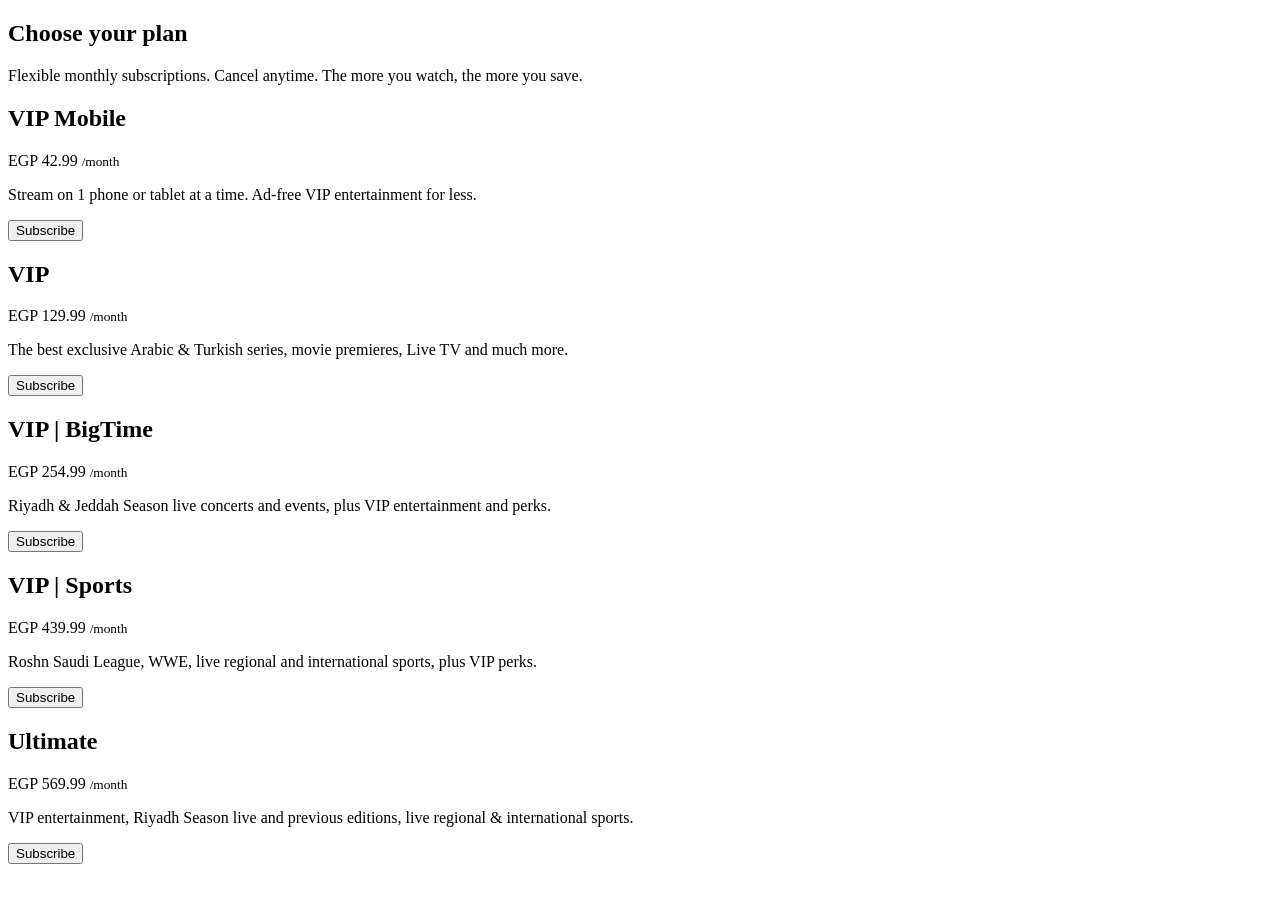
==== subscribe.html @ 488ceac4 "Add files via upload" ====
<!doctype html>
<html lang="en">
<head>
  <meta charset="utf-8">
  <meta name="viewport" content="width=device-width, initial-scale=1">
  <title>Subscribe — PopCorn Palace</title>
  <meta name="description" content="Flexible monthly subscriptions. Cancel anytime. Choose the PopCorn Palace plan that fits you.">
  <meta name="theme-color" content="#120710">
  <link rel="icon" href="data:image/svg+xml,%3Csvg xmlns='http://www.w3.org/2000/svg' viewBox='0 0 100 100'%3E%3Ctext y='.9em' font-size='90'%3E🍿%3C/text%3E%3C/svg%3E">
  <link rel="stylesheet" href="css/base.css">
  <link rel="stylesheet" href="css/layout.css">
  <link rel="stylesheet" href="css/components.css">
  <link rel="stylesheet" href="css/subscribe.css">
</head>
<body data-page="subscribe">
  <main id="main">
    <section class="hero">
      <h1>Choose your plan</h1>
      <p>Flexible monthly subscriptions. Cancel anytime. The more you watch, the more you save.</p>
    </section>

    <div class="plans">
      <article class="plan">
        <h2 class="pname">VIP Mobile</h2>
        <div class="price">EGP 42.99 <small>/month</small></div>
        <p class="blurb">Stream on 1 phone or tablet at a time. Ad-free VIP entertainment for less.</p>
        <button type="button" aria-pressed="false">Subscribe</button>
      </article>
      <article class="plan popular">
        <h2 class="pname">VIP</h2>
        <div class="price">EGP 129.99 <small>/month</small></div>
        <p class="blurb">The best exclusive Arabic &amp; Turkish series, movie premieres, Live TV and much more.</p>
        <button type="button" aria-pressed="false">Subscribe</button>
      </article>
      <article class="plan">
        <h2 class="pname">VIP | BigTime</h2>
        <div class="price">EGP 254.99 <small>/month</small></div>
        <p class="blurb">Riyadh &amp; Jeddah Season live concerts and events, plus VIP entertainment and perks.</p>
        <button type="button" aria-pressed="false">Subscribe</button>
      </article>
      <article class="plan">
        <h2 class="pname">VIP | Sports</h2>
        <div class="price">EGP 439.99 <small>/month</small></div>
        <p class="blurb">Roshn Saudi League, WWE, live regional and international sports, plus VIP perks.</p>
        <button type="button" aria-pressed="false">Subscribe</button>
      </article>
      <article class="plan">
        <h2 class="pname">Ultimate</h2>
        <div class="price">EGP 569.99 <small>/month</small></div>
        <p class="blurb">VIP entertainment, Riyadh Season live and previous editions, live regional &amp; international sports.</p>
        <button type="button" aria-pressed="false">Subscribe</button>
      </article>
    </div>
  </main>

  <script src="js/data.js"></script>
  <script src="js/layout.js"></script>
  <script src="js/subscribe.js"></script>
</body>
</html>
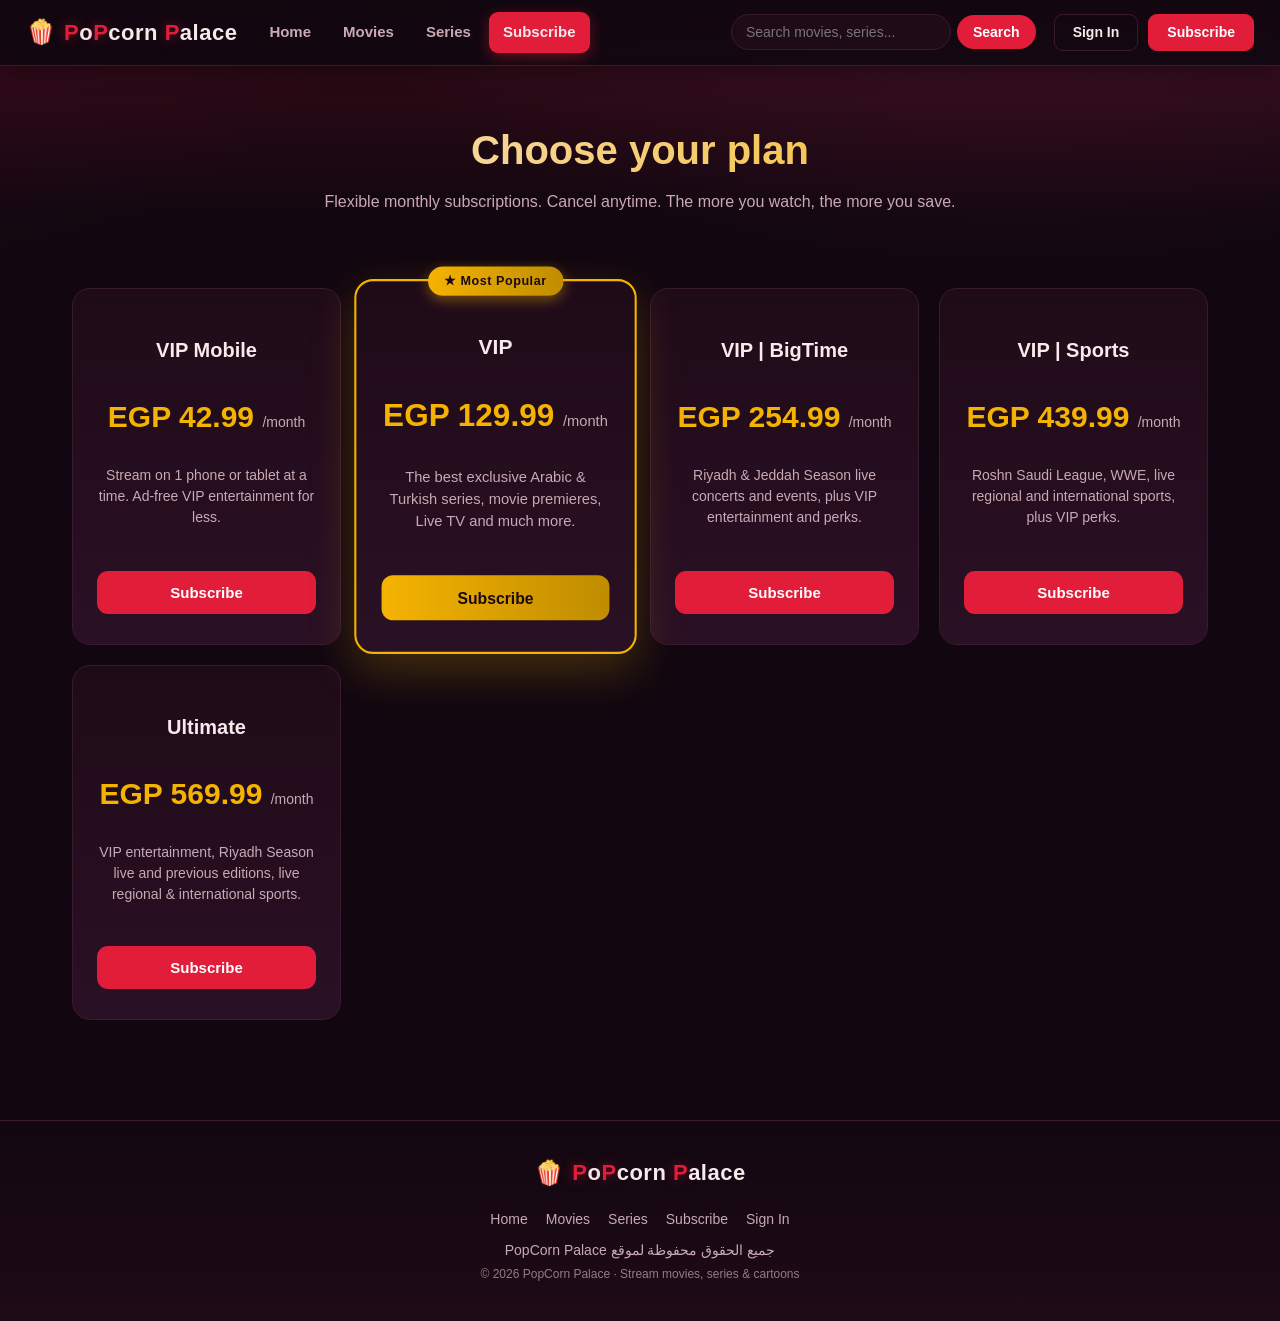
==== commit 5f382b18: "Add files via upload" ====
--- a/subscribe.html
+++ b/subscribe.html
@@ -54,7 +54,9 @@
   </main>
 
   <script src="js/data.js"></script>
+  <script src="js/posters-local.js"></script>
   <script src="js/layout.js"></script>
+  <script src="js/posters.js"></script>
   <script src="js/subscribe.js"></script>
 </body>
 </html>
--- a/css/base.css
+++ b/css/base.css
@@ -0,0 +1,73 @@
+/* ==========================================================
+   base.css — design tokens, reset, typography, utilities
+   ========================================================== */
+:root {
+  --bg: #120710;
+  --bg2: #1a0a16;
+  --surface: #1f0b18;
+  --surface2: #2a1024;
+  --primary: #e11d3a;
+  --primary-dark: #a30f25;
+  --accent: #f5b301;
+  --accent-dark: #c08d00;
+  --text: #f7e9ec;
+  --muted: #c9a9b4;
+  --border: #3a1a2e;
+  --shadow: 0 10px 30px rgba(0, 0, 0, .45);
+  --radius: 12px;
+  --maxw: 1280px;
+  --header-h: 64px;
+}
+
+*, *::before, *::after { box-sizing: border-box; }
+
+html { scroll-behavior: smooth; -webkit-text-size-adjust: 100%; }
+html, body { margin: 0; padding: 0; }
+
+body {
+  font-family: "Segoe UI", Tahoma, "Helvetica Neue", Arial, "Noto Sans", sans-serif;
+  background:
+    radial-gradient(1200px 600px at 80% -10%, #2a0f22 0%, transparent 60%),
+    radial-gradient(900px 500px at -10% 0%, #1c0816 0%, transparent 55%),
+    var(--bg);
+  background-attachment: fixed;
+  color: var(--text);
+  min-height: 100vh;
+  line-height: 1.5;
+  display: flex;
+  flex-direction: column;
+}
+main { flex: 1; }
+
+a { color: inherit; text-decoration: none; }
+img { max-width: 100%; display: block; }
+button { font-family: inherit; }
+
+/* Keyboard focus — visible everywhere */
+:focus-visible {
+  outline: 2px solid var(--accent);
+  outline-offset: 2px;
+  border-radius: 6px;
+}
+
+/* Skip link for keyboard / screen-reader users */
+.skip-link {
+  position: absolute; left: 12px; top: -60px; z-index: 200;
+  background: var(--accent); color: #1a0a16; font-weight: 800;
+  padding: 10px 16px; border-radius: 8px; transition: top .2s;
+}
+.skip-link:focus { top: 12px; }
+
+.visually-hidden {
+  position: absolute !important; width: 1px; height: 1px; overflow: hidden;
+  clip: rect(0 0 0 0); white-space: nowrap;
+}
+
+/* Respect users who prefer less motion */
+@media (prefers-reduced-motion: reduce) {
+  *, *::before, *::after {
+    animation-duration: .01ms !important;
+    transition-duration: .01ms !important;
+    scroll-behavior: auto !important;
+  }
+}
--- a/css/layout.css
+++ b/css/layout.css
@@ -0,0 +1,97 @@
+/* ==========================================================
+   layout.css — header, navigation, hero, sections, footer
+   ========================================================== */
+
+/* ---------- Header ---------- */
+.nav {
+  position: sticky; top: 0; z-index: 50;
+  display: flex; align-items: center; gap: 18px; flex-wrap: wrap;
+  padding: 12px 26px;
+  background: linear-gradient(180deg, rgba(18, 7, 16, .97), rgba(18, 7, 16, .85));
+  backdrop-filter: blur(8px);
+  border-bottom: 1px solid var(--border);
+  box-shadow: 0 4px 22px rgba(0, 0, 0, .4);
+}
+
+.brand-link { display: flex; align-items: center; gap: 8px; }
+.brand {
+  font-size: 22px; font-weight: 800; letter-spacing: .5px; white-space: nowrap;
+}
+.brand .r { color: var(--primary); text-shadow: 0 0 12px rgba(225, 29, 58, .5); }
+.brand-link .pop { font-size: 24px; }
+
+.nav-links { display: flex; gap: 4px; flex-wrap: wrap; }
+.nav-links a {
+  padding: 9px 14px; border-radius: 9px; font-size: 15px; font-weight: 600;
+  color: var(--muted); transition: .2s;
+}
+.nav-links a:hover { color: var(--text); background: var(--surface); }
+.nav-links a.is-active {
+  color: var(--text); background: var(--primary);
+  box-shadow: 0 4px 14px rgba(225, 29, 58, .4);
+}
+
+.nav-right { display: flex; align-items: center; gap: 10px; }
+
+/* Hamburger (mobile only) */
+.nav-toggle {
+  display: none; margin-left: auto;
+  background: var(--surface); border: 1px solid var(--border); color: var(--text);
+  width: 42px; height: 42px; border-radius: 10px; font-size: 20px; cursor: pointer;
+}
+
+/* ---------- Hero ---------- */
+.hero {
+  padding: 54px 26px 38px; text-align: center;
+  background: linear-gradient(180deg, rgba(225, 29, 58, .12), transparent 80%);
+}
+.hero h1 {
+  font-size: clamp(28px, 5vw, 40px); margin: 0 0 10px; font-weight: 800;
+  background: linear-gradient(90deg, var(--text), var(--accent));
+  -webkit-background-clip: text; background-clip: text; color: transparent;
+}
+.hero p { color: var(--muted); max-width: 680px; margin: 0 auto; font-size: 16px; }
+.hero-actions { display: flex; gap: 12px; justify-content: center; flex-wrap: wrap; margin-top: 22px; }
+
+/* ---------- Sections ---------- */
+.section { max-width: var(--maxw); margin: 0 auto; padding: 8px 22px 6px; }
+.section-title {
+  font-size: 24px; font-weight: 800; color: var(--text);
+  display: flex; align-items: center; gap: 12px;
+  margin: 30px 0 16px; padding-left: 14px;
+  border-left: 5px solid var(--primary);
+}
+.section-title::after {
+  content: ""; flex: 1; height: 2px;
+  background: linear-gradient(90deg, var(--accent), transparent);
+}
+.section-title .see-all {
+  order: 2; font-size: 13px; font-weight: 700; color: var(--accent);
+  white-space: nowrap; order: 3;
+}
+.section-title .see-all:hover { text-decoration: underline; }
+
+/* ---------- Footer ---------- */
+.footer {
+  margin-top: 40px; padding: 34px 26px; text-align: center;
+  background: linear-gradient(180deg, transparent, rgba(31, 11, 24, .9));
+  border-top: 1px solid var(--border);
+}
+.footer .brand-link { justify-content: center; margin-bottom: 8px; display: inline-flex; }
+.footer-links { display: flex; gap: 18px; justify-content: center; flex-wrap: wrap; margin: 10px 0; }
+.footer-links a { color: var(--muted); font-size: 14px; }
+.footer-links a:hover { color: var(--accent); }
+.footer p { margin: 4px 0; color: var(--muted); font-size: 14px; }
+.footer p.ar { direction: rtl; }
+.footer .muted { font-size: 12px; opacity: .7; }
+
+/* ---------- Responsive ---------- */
+@media (max-width: 860px) {
+  .nav { padding: 10px 16px; gap: 10px; }
+  .nav-toggle { display: inline-flex; align-items: center; justify-content: center; }
+  .nav-links, .nav-right { display: none; width: 100%; }
+  .nav.open .nav-links { display: flex; flex-direction: column; }
+  .nav.open .nav-right { display: flex; }
+  .nav-search { order: 3; width: 100%; margin-left: 0; }
+  .hero { padding: 38px 18px 26px; }
+}
--- a/css/components.css
+++ b/css/components.css
@@ -0,0 +1,117 @@
+/* ==========================================================
+   components.css — buttons, cards, grid, search, chips, toast
+   ========================================================== */
+
+/* ---------- Buttons ---------- */
+.btn-ghost, .btn-primary {
+  display: inline-flex; align-items: center; justify-content: center; gap: 6px;
+  padding: 9px 18px; border-radius: 9px; font-weight: 700; font-size: 14px;
+  cursor: pointer; transition: .2s; line-height: 1.2;
+}
+.btn-ghost { border: 1px solid var(--border); color: var(--text); background: transparent; font-weight: 600; }
+.btn-ghost:hover { border-color: var(--accent); color: var(--accent); }
+.btn-primary { background: var(--primary); color: #fff; border: 1px solid var(--primary); }
+.btn-primary:hover { background: var(--primary-dark); box-shadow: 0 4px 14px rgba(225, 29, 58, .45); }
+.btn-ghost.is-on { border-color: var(--accent); color: var(--accent); }
+
+/* ---------- Nav search + live dropdown ---------- */
+.nav-search { position: relative; display: flex; align-items: center; gap: 6px; margin-left: auto; }
+.nav-search input {
+  background: var(--surface); border: 1px solid var(--border); color: var(--text);
+  padding: 9px 14px; border-radius: 24px; width: 220px; font-size: 14px; outline: none;
+}
+.nav-search input:focus { border-color: var(--primary); }
+.nav-search button {
+  background: var(--primary); color: #fff; border: none; cursor: pointer;
+  padding: 9px 16px; border-radius: 24px; font-weight: 700; font-size: 14px; transition: .2s;
+}
+.nav-search button:hover { background: var(--primary-dark); }
+@media (max-width: 860px) { .nav-search input { flex: 1; width: auto; } }
+
+.search-dropdown {
+  position: absolute; top: calc(100% + 8px); right: 0; width: 360px; max-width: 92vw;
+  max-height: 60vh; overflow-y: auto;
+  background: var(--surface); border: 1px solid var(--border); border-radius: 14px;
+  box-shadow: var(--shadow); z-index: 80; padding: 6px;
+}
+.search-dropdown[hidden] { display: none; }
+.sr-item { display: flex; gap: 11px; align-items: center; padding: 8px; border-radius: 10px; transition: background .15s; }
+.sr-item:hover, .sr-item.kb-focus { background: var(--surface2); }
+.sr-item img, .sr-item .ph {
+  width: 72px; height: 40px; border-radius: 5px; flex-shrink: 0; object-fit: contain;
+  background: var(--surface2);
+}
+.sr-item .ph { display: flex; align-items: center; justify-content: center; font-size: 18px; border: 1px solid var(--border); }
+.sr-item .t { font-size: 13px; font-weight: 700; line-height: 1.25; }
+.sr-item .s { font-size: 11px; color: var(--muted); margin-top: 2px; }
+.sr-empty { padding: 18px 14px; text-align: center; color: var(--muted); font-size: 13px; }
+.sr-empty a { color: var(--accent); font-weight: 700; }
+
+/* ---------- Filter chips ---------- */
+.chips { display: flex; flex-wrap: wrap; gap: 10px; justify-content: center; max-width: var(--maxw); margin: 0 auto; padding: 4px 22px 0; }
+.chip {
+  background: var(--surface); border: 1px solid var(--border); color: var(--muted);
+  padding: 8px 18px; border-radius: 22px; font-size: 14px; font-weight: 700; cursor: pointer; transition: .2s;
+}
+.chip:hover { color: var(--text); border-color: var(--accent); }
+.chip[aria-pressed="true"] { background: var(--primary); border-color: var(--primary); color: #fff; box-shadow: 0 4px 14px rgba(225, 29, 58, .35); }
+
+/* ---------- Poster grid + cards ---------- */
+.grid { display: grid; gap: 18px; padding: 0 0 26px; grid-template-columns: repeat(auto-fill, minmax(260px, 1fr)); }
+@media (max-width: 600px) { .grid { grid-template-columns: 1fr; gap: 16px; } }
+
+.card {
+  display: block; background: var(--surface); border: 1px solid var(--border);
+  border-radius: var(--radius); overflow: hidden;
+  transition: transform .25s ease, box-shadow .25s ease, border-color .25s ease;
+}
+.card:hover, .card:focus-visible {
+  transform: translateY(-6px) scale(1.025); border-color: var(--accent);
+  box-shadow: 0 14px 34px rgba(225, 29, 58, .35);
+}
+/* Landscape 16:9 frame. The full image is always visible (contain);
+   a blurred, dimmed copy fills any empty space so it never looks boxed-in. */
+.poster-wrap, .hero-art { position: relative; overflow: hidden; aspect-ratio: 16 / 9; background: var(--surface2); isolation: isolate; }
+.poster-bg {
+  position: absolute; inset: -12%; width: 124%; height: 124%; object-fit: cover; z-index: 0;
+  filter: blur(18px) brightness(.55) saturate(1.2);
+}
+.poster-wrap .poster, .hero-art .poster {
+  position: relative; z-index: 1; width: 100%; height: 100%; object-fit: contain;
+  filter: drop-shadow(0 6px 18px rgba(0, 0, 0, .55));
+}
+.card .badge {
+  position: absolute; top: 8px; left: 8px;
+  background: rgba(18, 7, 16, .85); border: 1px solid var(--border); color: var(--accent);
+  font-size: 10px; font-weight: 800; padding: 3px 8px; border-radius: 12px; letter-spacing: .4px; text-transform: uppercase;
+}
+.card .meta { padding: 10px 12px 14px; }
+.card .name { font-size: 13px; font-weight: 700; line-height: 1.3; min-height: 34px; }
+.card .sub { font-size: 11px; color: var(--muted); margin-top: 5px; }
+
+/* Placeholder shown when a poster image fails to load */
+.poster-fallback {
+  width: 100%; height: 100%; aspect-ratio: 16 / 9; position: relative; z-index: 1;
+  display: flex; flex-direction: column; align-items: center; justify-content: center; text-align: center;
+  padding: 14px; color: var(--muted); font-weight: 700; font-size: 14px;
+  background:
+    repeating-linear-gradient(45deg, rgba(245, 179, 1, .05) 0 12px, transparent 12px 24px),
+    linear-gradient(135deg, var(--surface2), var(--surface));
+}
+.poster-fallback .ico { font-size: 34px; margin-bottom: 8px; }
+
+/* Skeleton shown for a moment while the grid renders */
+.empty-state { text-align: center; color: var(--muted); padding: 50px 20px; }
+
+/* ---------- Toast ---------- */
+.toast {
+  position: fixed; left: 50%; bottom: 28px; z-index: 300;
+  transform: translate(-50%, 30px); opacity: 0; pointer-events: none;
+  background: var(--surface2); border: 1px solid var(--accent); color: var(--text);
+  padding: 12px 22px; border-radius: 12px; font-weight: 600; font-size: 14px;
+  box-shadow: var(--shadow); transition: .3s; max-width: 90vw; text-align: center;
+}
+.toast.show { opacity: 1; transform: translate(-50%, 0); }
+
+/* ---------- Signed-in user chip ---------- */
+.user-chip { font-size: 13px; font-weight: 700; color: var(--accent); background: var(--surface); border: 1px solid var(--border); padding: 8px 12px; border-radius: 20px; white-space: nowrap; }
--- a/css/subscribe.css
+++ b/css/subscribe.css
@@ -0,0 +1,50 @@
+/* ==========================================================
+   subscribe.css — pricing plans page
+   ========================================================== */
+.plans {
+  display: grid; gap: 20px; max-width: 1180px; margin: 36px auto 60px; padding: 0 22px;
+  grid-template-columns: repeat(auto-fit, minmax(220px, 1fr));
+}
+.plan {
+  background: linear-gradient(180deg, var(--surface), var(--surface2));
+  border: 1px solid var(--border); border-radius: 18px;
+  padding: 30px 24px; text-align: center;
+  display: flex; flex-direction: column; gap: 12px;
+  transition: transform .25s, box-shadow .25s, border-color .25s;
+}
+.plan:hover { transform: translateY(-6px); box-shadow: var(--shadow); border-color: var(--primary); }
+.plan .pname { font-size: 20px; font-weight: 800; }
+.plan .price { font-size: 30px; font-weight: 800; color: var(--accent); }
+.plan .price small { font-size: 14px; color: var(--muted); font-weight: 500; }
+.plan .blurb { color: var(--muted); font-size: 14px; min-height: 78px; }
+.plan button {
+  margin-top: auto; border: none; cursor: pointer;
+  padding: 13px; border-radius: 11px; font-weight: 800; font-size: 15px;
+  background: var(--primary); color: #fff; transition: .2s;
+}
+.plan button:hover { background: var(--primary-dark); box-shadow: 0 6px 18px rgba(225, 29, 58, .45); }
+
+.plan.popular {
+  border: 2px solid var(--accent); transform: scale(1.05);
+  box-shadow: 0 16px 44px rgba(245, 179, 1, .22); position: relative;
+}
+.plan.popular:hover { transform: scale(1.05) translateY(-6px); }
+.plan.popular::before {
+  content: "★ Most Popular"; position: absolute; top: -14px; left: 50%; transform: translateX(-50%);
+  background: linear-gradient(90deg, var(--accent), var(--accent-dark)); color: #1a0a16;
+  font-size: 12px; font-weight: 800; padding: 5px 16px; border-radius: 20px;
+  box-shadow: 0 4px 12px rgba(245, 179, 1, .4); letter-spacing: .5px; white-space: nowrap;
+}
+.plan.popular button { background: linear-gradient(90deg, var(--accent), var(--accent-dark)); color: #1a0a16; }
+.plan.popular button:hover { box-shadow: 0 6px 18px rgba(245, 179, 1, .5); }
+
+/* Selected plan */
+.plan.selected { border-color: var(--accent); box-shadow: 0 0 0 3px rgba(245, 179, 1, .25); }
+.plan.selected button::after { content: " ✓"; }
+
+.plans-note { text-align: center; color: var(--muted); font-size: 13px; margin: -34px auto 50px; padding: 0 20px; }
+
+@media (max-width: 760px) {
+  .plan.popular, .plan.popular:hover { transform: none; }
+  .plan .blurb { min-height: 0; }
+}
